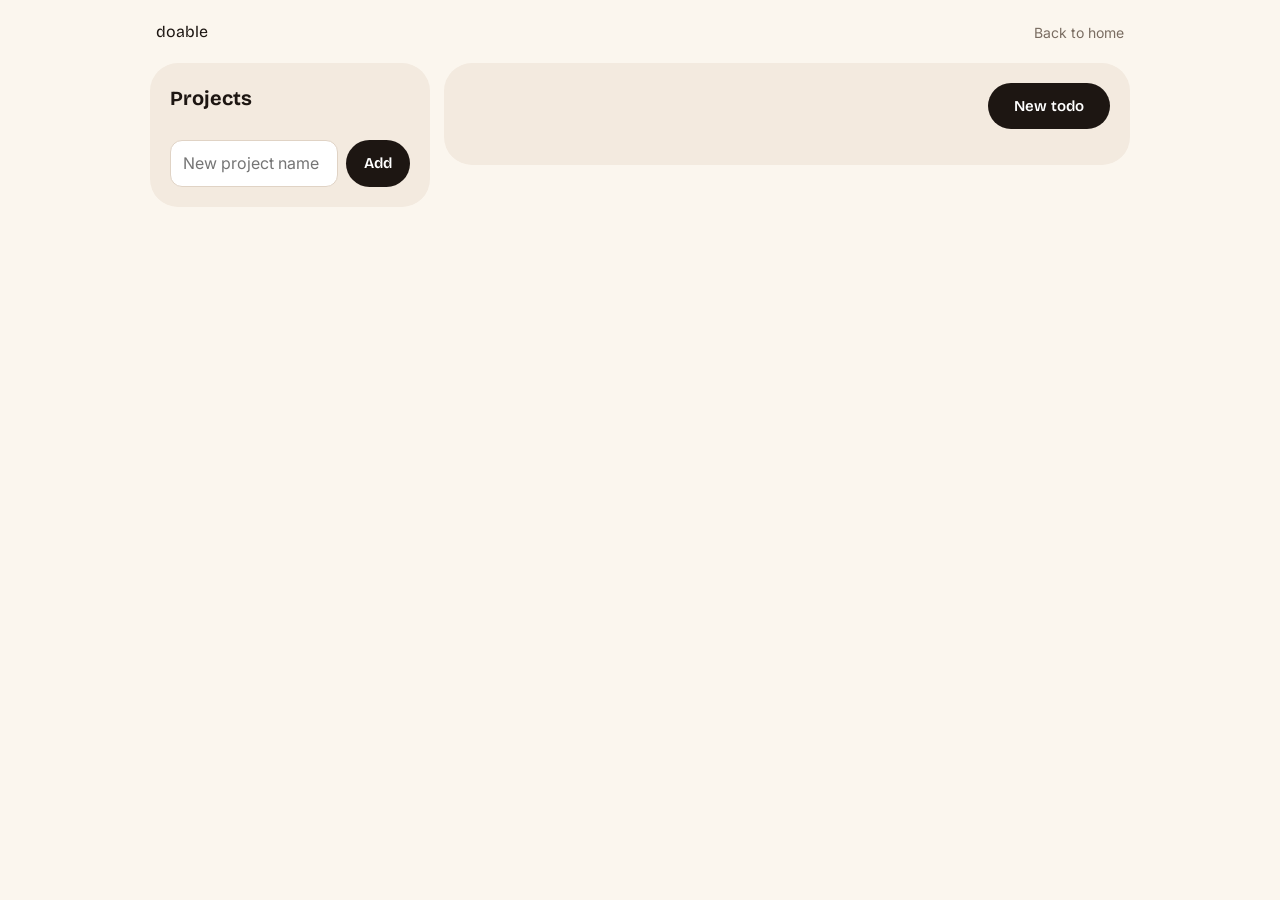
==== app.html @ 364fb464 "second instance of app demo" ====
<!DOCTYPE html>
<html lang="en">
<head>
  <meta charset="UTF-8">
  <meta name="viewport" content="width=device-width, initial-scale=1">
  <title>Doable: your todos</title>
  <link rel="preconnect" href="https://fonts.googleapis.com">
  <link rel="preconnect" href="https://fonts.gstatic.com" crossorigin>
  <link href="https://fonts.googleapis.com/css2?family=Bricolage+Grotesque:wght@400;600;800&family=Inter:wght@400;500&display=swap" rel="stylesheet">
  <link rel="stylesheet" href="css/base.css">
  <link rel="stylesheet" href="css/app.css">
  <script type="module" src="src/app.js"></script>
</head>
<body class="app">
  <header class="topbar">
    <a class="logo" href="index.html">doable</a>
    <a class="back" href="index.html">Back to home</a>
  </header>

  <div class="layout">
    <aside class="sidebar">
      <h2>Projects</h2>
      <ul id="project-list" class="projects"></ul>
      <form id="project-form" class="project-form">
        <input name="title" placeholder="New project name" required maxlength="40" aria-label="New project name">
        <button class="btn btn--dark" type="submit">Add</button>
      </form>
    </aside>

    <main class="main">
      <div class="main__head">
        <h1 id="project-title"></h1>
        <button id="add-todo" class="btn btn--dark" type="button">New todo</button>
      </div>
      <ul id="todo-list" class="todos"></ul>
    </main>
  </div>

  <dialog id="todo-dialog">
    <form id="todo-form" class="dialog-form">
      <h2 id="dialog-title">New todo</h2>
      <label>Title <input name="title" required maxlength="80"></label>
      <label>Description <textarea name="description" rows="3"></textarea></label>
      <label>Due date <input type="date" name="dueDate"></label>
      <label class="check-row"><input type="checkbox" name="isPriority"> High priority</label>
      <div class="dialog-actions">
        <button type="button" id="cancel-todo" class="btn">Cancel</button>
        <button type="submit" class="btn btn--dark">Save todo</button>
      </div>
    </form>
  </dialog>
</body>
</html>
---- css/base.css ----
/* ===== Design tokens ===== */
:root {
  --bg: #fbf6ee;
  --card: #f3eadf;
  --ink: #1d1612;
  --muted: #7a6d62;
  --coral: #ff5a36;
  --amber: #ff9f43;
  --rose: #e83e5a;
  --radius: 28px;
}

/* ===== Reset ===== */
*, *::before, *::after { box-sizing: border-box; margin: 0; }
html { scroll-behavior: smooth; }
img, svg { display: block; max-width: 100%; height: auto; }
a { color: inherit; text-decoration: none; }
:focus-visible { outline: 3px solid var(--coral); outline-offset: 3px; }

/* ===== Page ===== */
body {
  background: var(--bg);
  color: var(--ink);
  font: 400 16px/1.55 Inter, system-ui, sans-serif;
  padding: 10px;
  max-width: 520px; /* phone-sized column; widened in responsive.css */
  margin: 0 auto;
}
h1, h2, h3, .logo, .btn { font-family: "Bricolage Grotesque", sans-serif; }

/* ===== Buttons ===== */
.btn {
  display: inline-flex;
  align-items: center;
  background: #fff;
  color: var(--ink);
  padding: 14px 26px;
  border-radius: 99px;
  font-weight: 600;
  transition: transform 0.2s;
}
.btn:hover { transform: translateY(-2px); }
.btn--dark  { background: var(--ink); color: #fff; }
.btn--light { background: #fff; color: var(--coral); }

/* ===== Small shared pieces ===== */
.tag { display: inline-flex; align-items: center; gap: 8px; background: #fff; border-radius: 99px; padding: 6px 14px; font-size: 13px; font-weight: 500; }
.dot { width: 10px; height: 10px; border-radius: 50%; }
.dot--amber { background: var(--amber); }
.dot--rose  { background: var(--rose); }
.dot--coral { background: var(--coral); }
---- css/app.css ----
/* Styles for app.html only. Colors and buttons come from base.css. */
body.app { max-width: 1000px; }

/* ===== Top bar ===== */
.topbar { display: flex; justify-content: space-between; align-items: center; padding: 10px 6px 18px; }
.back { font-size: 14px; color: var(--muted); }

/* ===== Layout: stacked on phones, two columns on desktop ===== */
.layout { display: grid; gap: 14px; }
.sidebar, .main { background: var(--card); border-radius: var(--radius); padding: 20px; }
.sidebar h2 { font-size: 20px; margin-bottom: 12px; }

/* ===== Projects ===== */
.projects { list-style: none; padding: 0; display: grid; gap: 6px; margin-bottom: 14px; }
.project { display: flex; align-items: center; gap: 6px; background: #fff; border-radius: 14px; padding: 4px 8px 4px 4px; }
.project.is-active { outline: 2px solid var(--coral); }
.project__name { flex: 1; text-align: left; background: none; border: 0; padding: 10px; font: inherit; cursor: pointer; color: var(--ink); }
.project__count { font-size: 12px; color: var(--muted); }
.icon-btn { border: 0; background: none; font-size: 20px; cursor: pointer; color: var(--muted); padding: 0 6px; }
.icon-btn:hover { color: var(--rose); }
.project-form { display: flex; gap: 8px; }
.project-form input { flex: 1; min-width: 0; }
.project-form .btn { padding: 10px 18px; }

/* ===== Todos ===== */
.main__head { display: flex; justify-content: space-between; align-items: center; gap: 10px; margin-bottom: 16px; }
.main__head h1 { font-size: clamp(24px, 6vw, 34px); letter-spacing: -0.02em; }
.todos { list-style: none; padding: 0; display: grid; gap: 10px; }
.empty { text-align: center; color: var(--muted); padding: 30px 10px; }
.todo { display: flex; gap: 12px; align-items: flex-start; background: #fff; border-radius: 16px; padding: 14px; border-left: 6px solid #d9c9bb; }
.todo.is-priority { border-left-color: var(--rose); }
.todo.is-done { opacity: 0.55; }
.todo.is-done .todo__title { text-decoration: line-through; }
.todo__check { width: 20px; height: 20px; margin-top: 2px; accent-color: var(--coral); cursor: pointer; }
.todo__details { flex: 1; min-width: 0; }
.todo__summary { display: flex; justify-content: space-between; gap: 10px; cursor: pointer; list-style: none; }
.todo__title { font-weight: 500; overflow-wrap: anywhere; }
.todo__due { font-size: 13px; color: var(--muted); white-space: nowrap; }
.todo__body { margin-top: 10px; font-size: 14px; color: var(--muted); }
.todo__actions { display: flex; gap: 14px; margin-top: 10px; }
.link { background: none; border: 0; padding: 0; font: inherit; font-weight: 500; color: var(--coral); cursor: pointer; }
.link--danger { color: var(--rose); }

/* ===== Inputs and dialog ===== */
input:not([type="checkbox"]), textarea { font: inherit; padding: 10px 12px; border: 1px solid #e0d3c5; border-radius: 12px; background: #fff; width: 100%; }
dialog { border: 0; border-radius: var(--radius); padding: 24px; width: min(92vw, 440px); background: var(--bg); color: var(--ink); }
dialog::backdrop { background: rgba(29, 22, 18, 0.5); }
.dialog-form { display: grid; gap: 14px; }
.dialog-form label { display: grid; gap: 6px; font-size: 14px; font-weight: 500; }
.check-row { display: flex !important; align-items: center; gap: 8px; }
.dialog-actions { display: flex; justify-content: flex-end; gap: 10px; }
.dialog-actions .btn { border: 1px solid #e0d3c5; cursor: pointer; }
.dialog-actions .btn--dark { border-color: var(--ink); }
.btn { cursor: pointer; border: 0; font-size: 15px; }

@media (min-width: 768px) {
  .layout { grid-template-columns: 280px 1fr; align-items: start; }
}
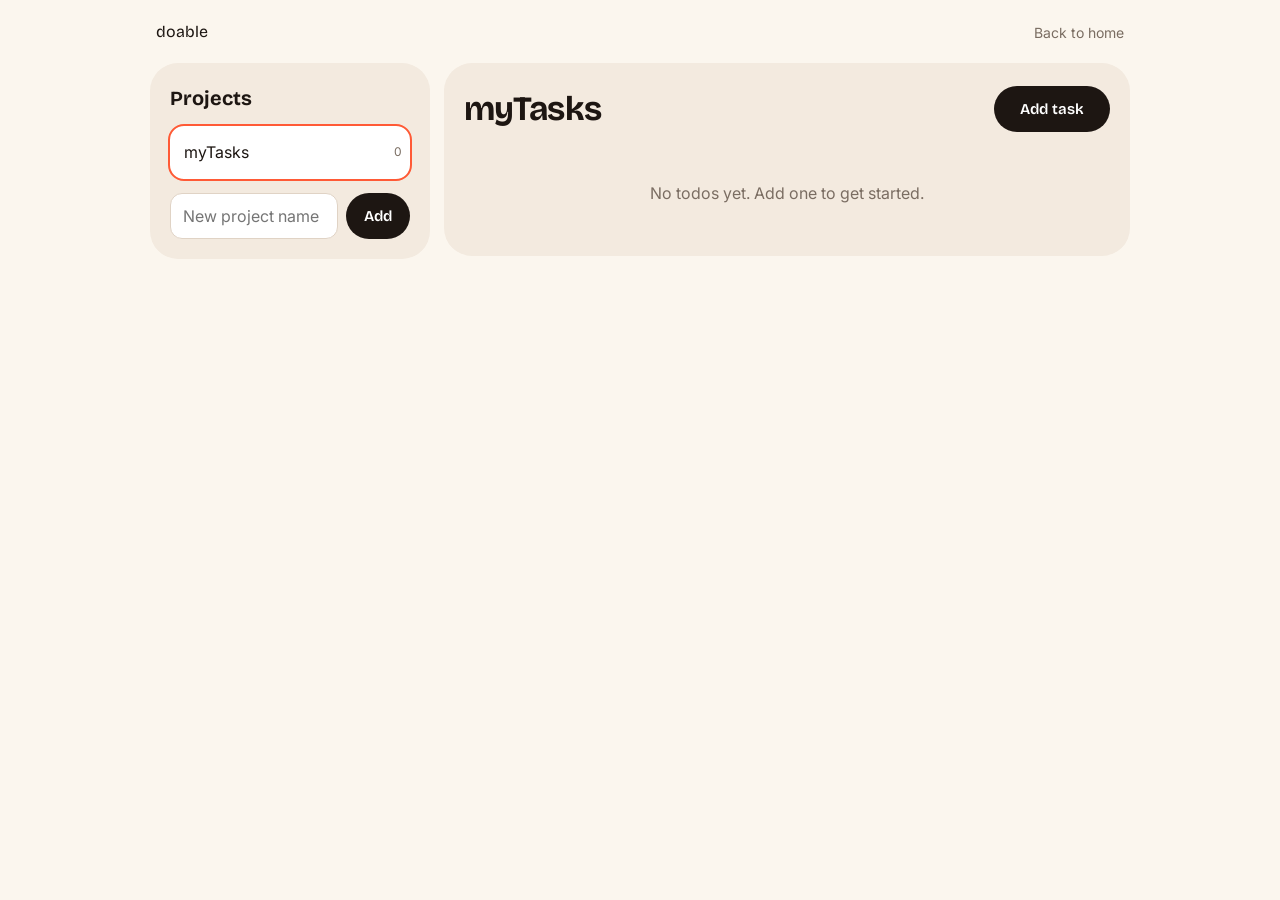
==== commit 33484be8: "changing the add todo to add task" ====
--- a/app.html
+++ b/app.html
@@ -30,7 +30,7 @@
     <main class="main">
       <div class="main__head">
         <h1 id="project-title"></h1>
-        <button id="add-todo" class="btn btn--dark" type="button">New todo</button>
+        <button id="add-todo" class="btn btn--dark" type="button">Add task</button>
       </div>
       <ul id="todo-list" class="todos"></ul>
     </main>
@@ -38,14 +38,14 @@
 
   <dialog id="todo-dialog">
     <form id="todo-form" class="dialog-form">
-      <h2 id="dialog-title">New todo</h2>
+      <h2 id="dialog-title">Add task</h2>
       <label>Title <input name="title" required maxlength="80"></label>
       <label>Description <textarea name="description" rows="3"></textarea></label>
       <label>Due date <input type="date" name="dueDate"></label>
       <label class="check-row"><input type="checkbox" name="isPriority"> High priority</label>
       <div class="dialog-actions">
         <button type="button" id="cancel-todo" class="btn">Cancel</button>
-        <button type="submit" class="btn btn--dark">Save todo</button>
+        <button type="submit" class="btn btn--dark">Save task</button>
       </div>
     </form>
   </dialog>
--- a/css/app.css
+++ b/css/app.css
@@ -24,7 +24,8 @@
 
 /* ===== Todos ===== */
 .main__head { display: flex; justify-content: space-between; align-items: center; gap: 10px; margin-bottom: 16px; }
-.main__head h1 { font-size: clamp(24px, 6vw, 34px); letter-spacing: -0.02em; }
+.main__head h1 { flex: 1; font-size: clamp(24px, 6vw, 34px); letter-spacing: -0.02em; }
+#add-todo { margin-left: auto; }
 .todos { list-style: none; padding: 0; display: grid; gap: 10px; }
 .empty { text-align: center; color: var(--muted); padding: 30px 10px; }
 .todo { display: flex; gap: 12px; align-items: flex-start; background: #fff; border-radius: 16px; padding: 14px; border-left: 6px solid #d9c9bb; }
@@ -43,7 +44,7 @@
 
 /* ===== Inputs and dialog ===== */
 input:not([type="checkbox"]), textarea { font: inherit; padding: 10px 12px; border: 1px solid #e0d3c5; border-radius: 12px; background: #fff; width: 100%; }
-dialog { border: 0; border-radius: var(--radius); padding: 24px; width: min(92vw, 440px); background: var(--bg); color: var(--ink); }
+dialog { border: 0; border-radius: var(--radius); padding: 24px; width: min(92vw, 440px); background: var(--bg); color: var(--ink); position: fixed; inset: 50% auto auto 50%; transform: translate(-50%, -50%); margin: 0; box-shadow: 0 30px 65px rgba(25, 15, 10, 0.18); }
 dialog::backdrop { background: rgba(29, 22, 18, 0.5); }
 .dialog-form { display: grid; gap: 14px; }
 .dialog-form label { display: grid; gap: 6px; font-size: 14px; font-weight: 500; }
